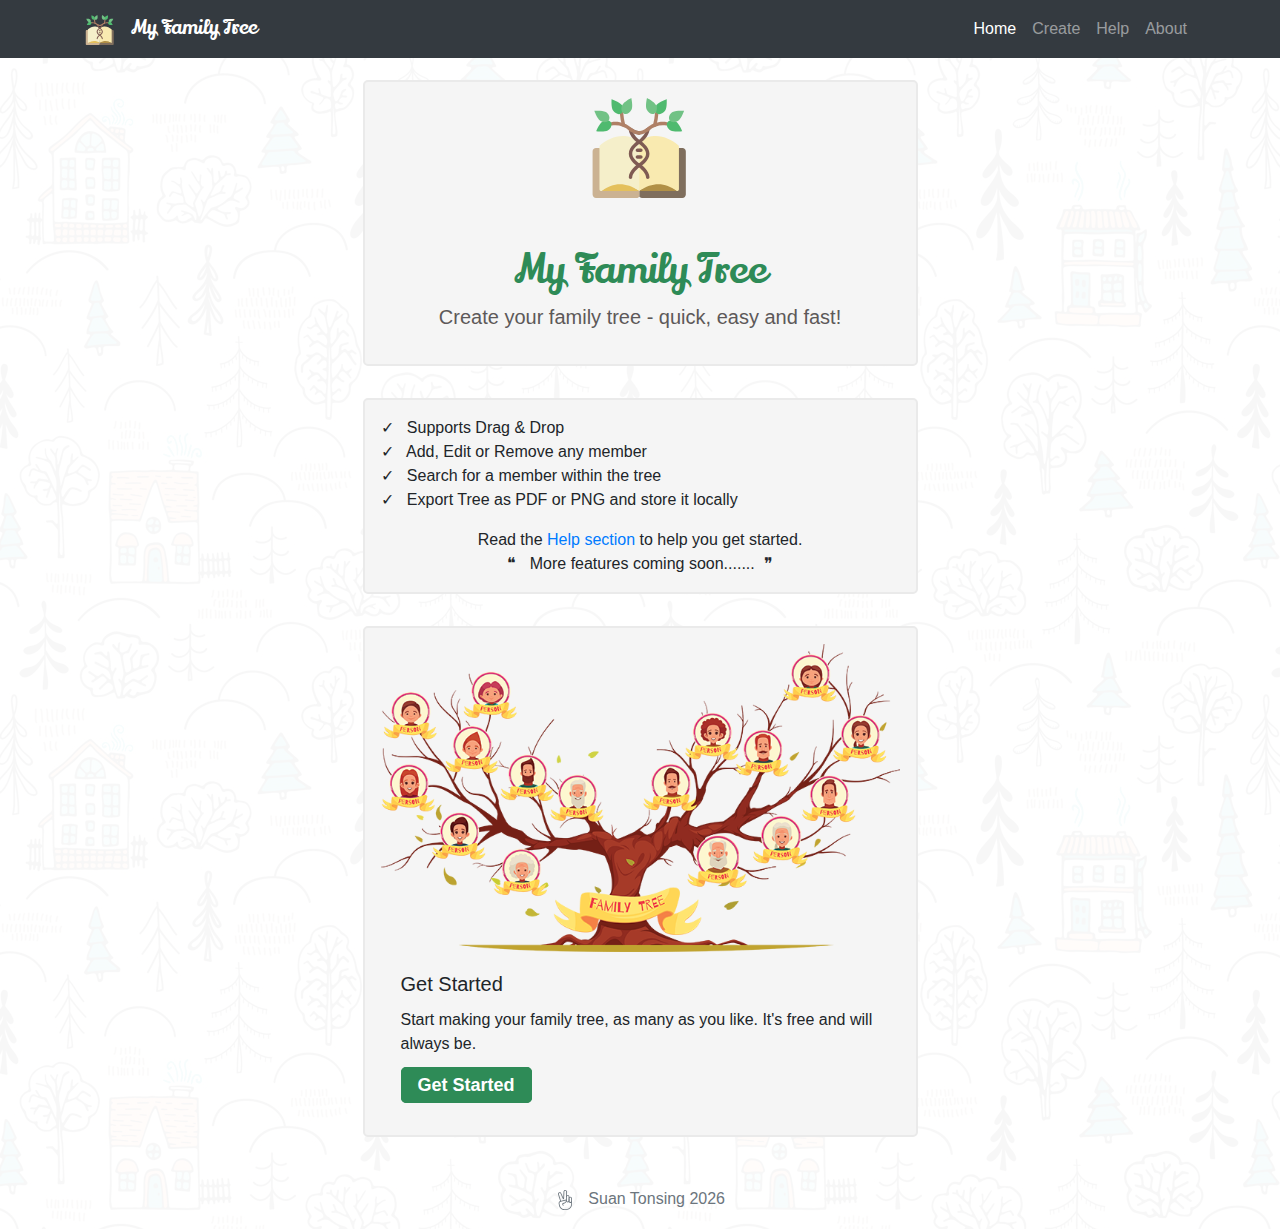
==== index.html @ 472b6d03 "initial commit" ====
<!DOCTYPE html>
<html lang="en">

<head>

  <meta charset="utf-8">
  <meta name="viewport" content="width=device-width, initial-scale=1, shrink-to-fit=no">
  <meta name="description" content="">
  <meta name="author" content="">
  <link rel="shortcut icon" href="res/ico/favicon.ico" type="image/x-icon">
  <link rel="icon" href="res/ico/favicon.ico" type="image/x-icon">

  <title>My Family Tree</title>


  <!-- Bootstrap core CSS -->
  <link href="vendor/bootstrap/css/bootstrap.min.css" rel="stylesheet">
  <link href="css/general.css" rel="stylesheet">
  
  
</head>

<body>

  <!-- Navigation -->
  <nav class="navbar navbar-expand-lg navbar-dark bg-dark fixed-top">
    <div class="container">
      <div class="navbar-brand nav-app-name"><img src="res/img/header.svg" class="nav_logo" >My Family Tree</div>
      <button class="navbar-toggler" type="button" data-toggle="collapse" data-target="#navbarResponsive" aria-controls="navbarResponsive" aria-expanded="false" aria-label="Toggle navigation">
        <span class="navbar-toggler-icon"></span>
      </button>
      <div class="collapse navbar-collapse" id="navbarResponsive">
        <ul class="navbar-nav ml-auto">
          <li class="nav-item active">
            <a class="nav-link" href="index.html">Home
              <span class="sr-only">(current)</span>
            </a>
          </li>
          <li class="nav-item">
            <a class="nav-link" href="create.html">Create</a>
          </li>
          <li class="nav-item">
            <a class="nav-link" href="help.html">Help</a>
          </li>
          <li class="nav-item">
            <a class="nav-link" href="about.html">About</a>
          </li>
        </ul>
      </div>
    </div>
  </nav>

  <div class="container" style="padding-top: 4rem;">

    <div class="row text-center">
      <div class="col-12">
        <div class="mycard">
          <img src="res/img/header.svg" class="intro-image">
          <h1 class="mt-5 nav-app-name primary_color">My Family Tree</h1>
          <p class="lead secondary_color">Create your family tree - quick, easy and fast!</p>
        </div>
      </div>
    </div>
  
    <div class="row">
      <div class="col-12">
        <div class="mycard">
          <ul class="mylist-unstyled marbotnone">
            <li>&#x2713; &nbsp; Supports Drag & Drop</li>
            <li>&#x2713; &nbsp; Add, Edit or Remove any member</li>
            <li>&#x2713; &nbsp; Search for a member within the tree</li>
            <li>&#x2713; &nbsp; Export Tree as PDF or PNG and store it locally</li>
          </ul>
          <div class="moretext text-center"> Read the <a href="help.html">Help section</a> to help you get started. <br>&#10077; &nbsp; More features coming soon.......&nbsp; &#10078;</div>
        </div>
      </div>
    </div>

    <div class="row">
      <div class="col-12">
        <div class="mycard">
          <img class="card-img-top" src="res/img/27222.png" alt="Card image cap">
          <div class="card-body">
            <h5 class="card-title">Get Started</h5>
            <p class="card-text">Start making your family tree, as many as you like. It's free and will always be.</p>
            <a href="create.html" class="getstartedbtn">Get Started</a>
          </div>
        </div>
      </div>
    </div>

  </div>

  <div class="myfooter">
    <div class="text-center">
      <span class="text-muted"><img src="res/img/peace.svg" class="footer_img"> &nbsp; Suan Tonsing
        <span id="copyright"><script>document.getElementById('copyright').appendChild(document.createTextNode(new Date().getFullYear()))</script></span>
      </span>
    </div>
  </div>


  <!-- Bootstrap core JavaScript -->
  <script src="vendor/jquery/jquery.slim.min.js"></script>
  <script src="vendor/bootstrap/js/bootstrap.bundle.min.js"></script>

</body>

</html>
---- css/general.css ----
@import url("fonts.css");

.primary_color{
  color: #2e8b57;
}

.secondary_color{
  color: #5d5959;
}

html{
  background-color: #343a40!important;
}

body{
  background-color: #fff!important;
  background-image: url('../res/img/bg2_opa3.png');
  background-repeat: repeat;
}

.footer{
  position: absolute;
  bottom: 0;
  width: 100%;
  height: 60px;
  line-height: 60px;
  background-color: #f5f5f5;
}

.myfooter{
  margin-top: 1rem;
  width: 100%;
  height: 60px;
  line-height: 60px;
  /*background-color: #f5f5f5;*/
}

.footer_img{
  width: 20px;
  height: 20px;
  object-fit: cover;
  object-position: center;
}


.nav_logo{
  height: 30px;
  width: 30px;
  object-fit: cover;
  object-position: center;
  margin-right: 1rem; 
}

.nav-app-name{
  font-family: 'lily_script_oneregular';
}

.mycard{
  margin: auto;
  max-width: 50%;
  margin-top: 1rem;
  margin-bottom:1rem;
  border: 2px solid #eaeaea;
  padding: 1rem;
  border-radius: 5px;
  background-color: #f5f5f5;
}

@media only screen and (max-width: 700px) {
  .mycard {
    max-width: 100%;
  }
}

.intro-image{
  width: 100px;
  height: 100px;
  object-fit: contain;
  object-position: center;
}

.mylist-unstyled{
  list-style: none;
  padding: 0px;
}

.moretext{
  margin-top: 1rem;
}

.marbotnone{
  margin-bottom: 0px;
}

.getstartedbtn{
  background-color: #2e8b57;
  color: #fff;
  padding: 7px 1rem;
  border: 1px solid #2e8b57;
  border-radius: 5px;
  font-size: 18px;
  font-weight: 600;
  transition: 0.3s;
}

.getstartedbtn:hover{
  text-decoration: none;
  color: #2e8b57;
  background-color: #fff;
}
.credit-list li{
  margin-top: 1rem;
}

.credit_img{
  height: 50px;
  width: 50px;
  object-position: center;
  object-fit: cover;
}

.list-inline{
  display: inline;
}

.get_social{

}

.mfa {
  padding: 1rem;
  font-size: 30px;
  width: 50px;
  text-align: center;
  text-decoration: none;
  margin: 2px 2px;
}
.mfa:hover {
    opacity: 0.7;
}
.fa-facebook {
  color: #3B5998;
}

.fa-twitter {
  color: #55ACEE;
}

.fa-github {
  color: #24292e;
}

.fa-linkedin {
  color: #007bb5;
}

.fa-youtube {
  color: #bb0000;
}

.fa-instagram {
  color: #5d5959;
}

.fa-pinterest {
  color: #cb2027;
}

.help{
  color: #5d5959;
}
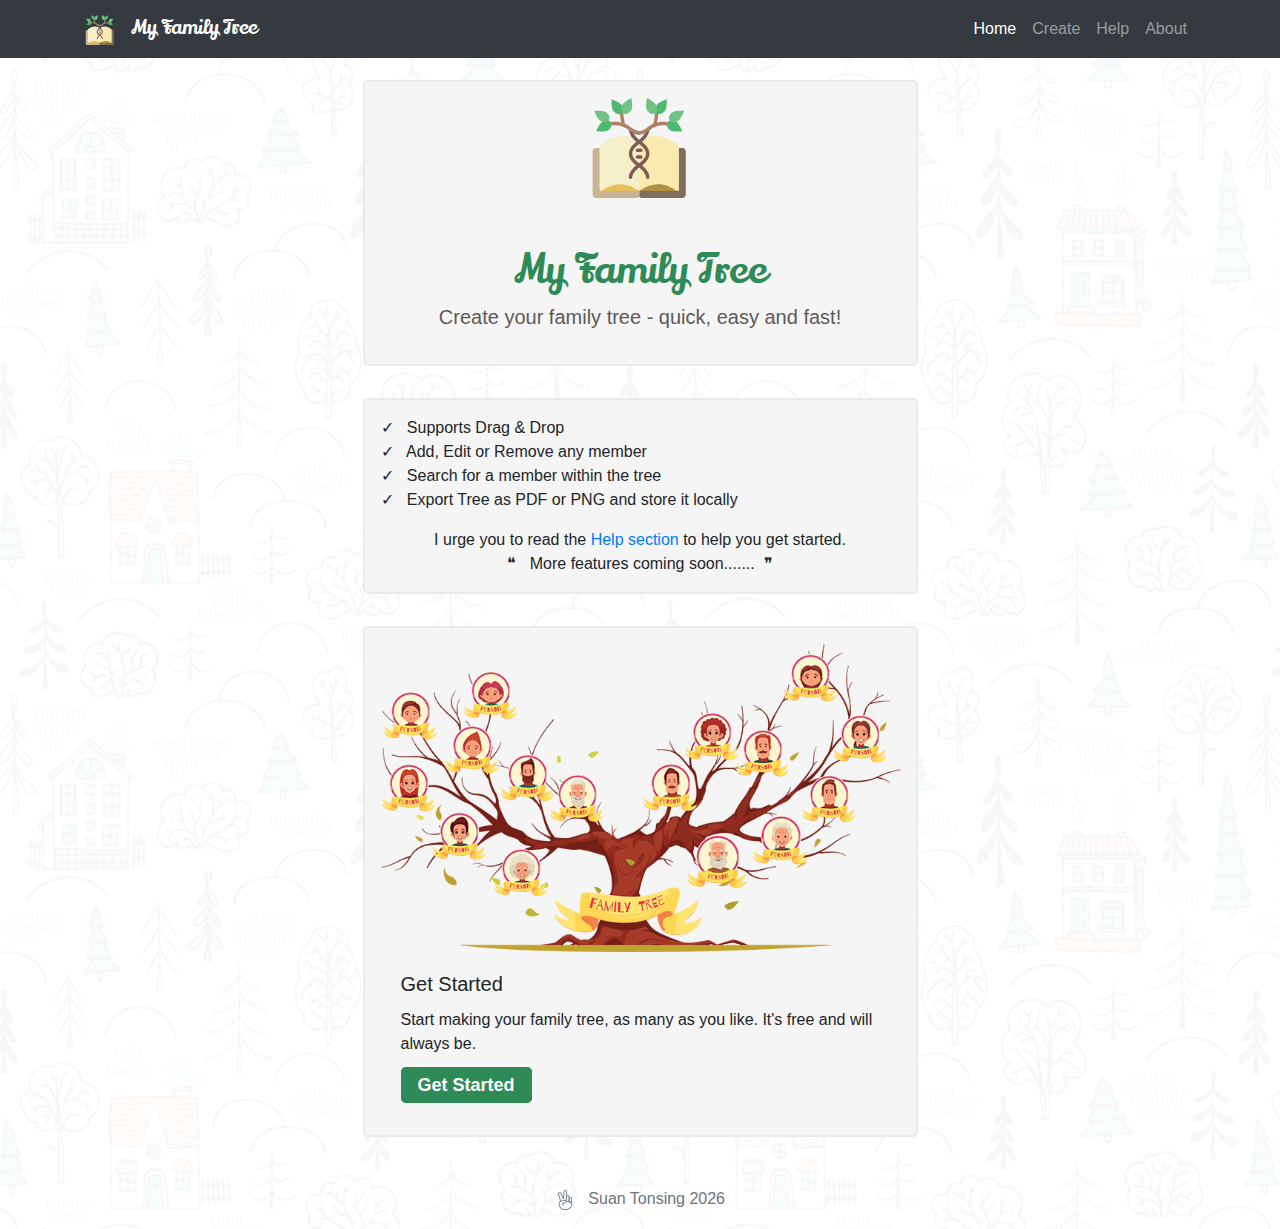
==== commit 75014932: "update" ====
--- a/index.html
+++ b/index.html
@@ -71,7 +71,7 @@
             <li>&#x2713; &nbsp; Search for a member within the tree</li>
             <li>&#x2713; &nbsp; Export Tree as PDF or PNG and store it locally</li>
           </ul>
-          <div class="moretext text-center"> Read the <a href="help.html">Help section</a> to help you get started. <br>&#10077; &nbsp; More features coming soon.......&nbsp; &#10078;</div>
+          <div class="moretext text-center">I urge you to read the <a href="help.html">Help section</a> to help you get started. <br>&#10077; &nbsp; More features coming soon.......&nbsp; &#10078;</div>
         </div>
       </div>
     </div>
